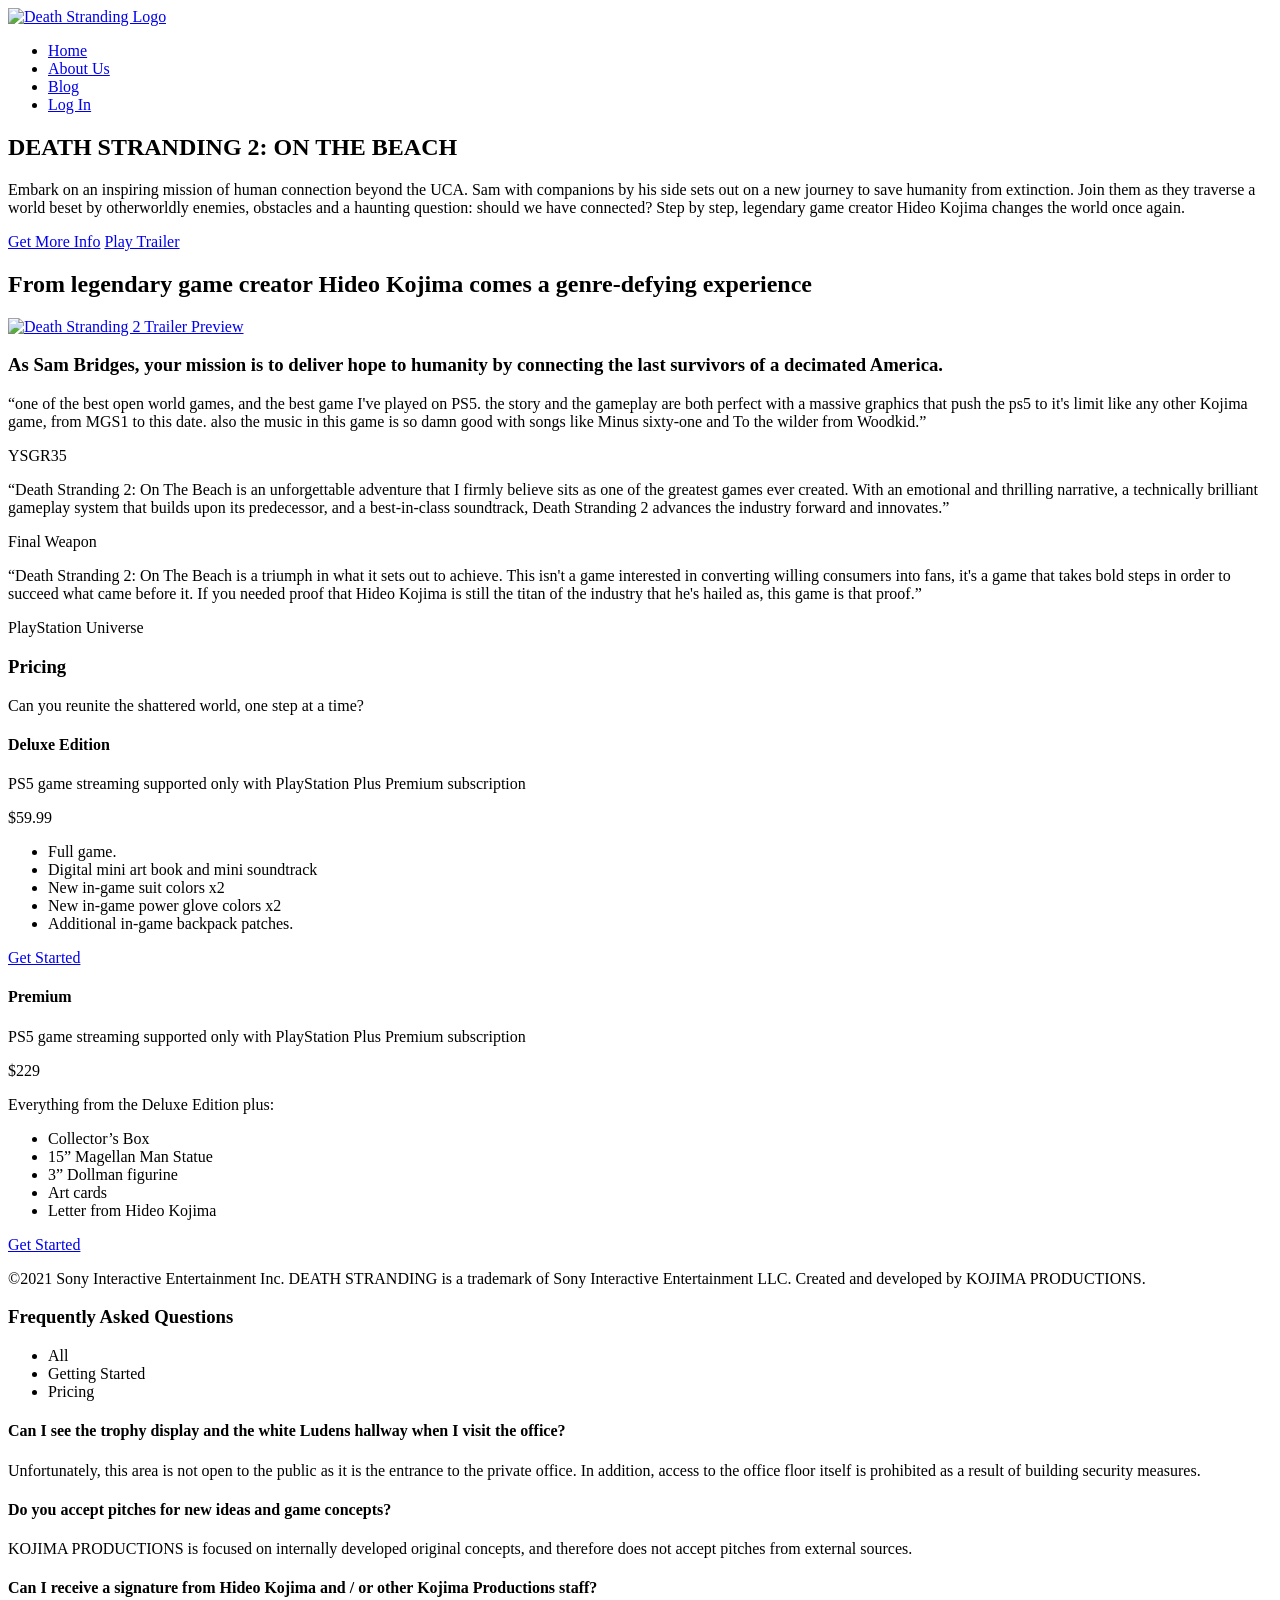
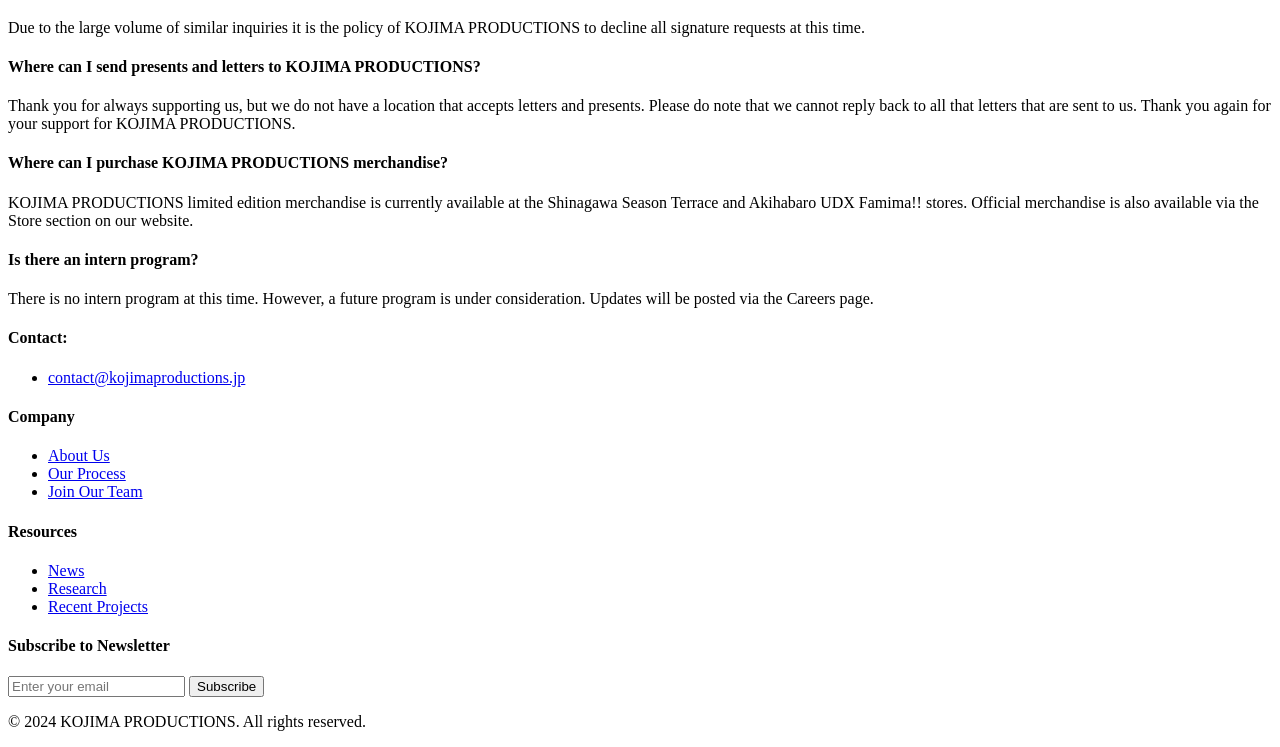
==== Index.html @ 11c64298 "delete spaces" ====
<!DOCTYPE html>
<html lang="en">
  <head>
    <meta charset="UTF-8" />
    <meta name="viewport" content="width=device-width, initial-scale=1.0" />
    <link
      rel="icon"
      href="/assets/logo/death-stranding-high-resolution-logo-grayscale-transparent.png"
    />
    <link
      rel="stylesheet"
      href="https://cdnjs.cloudflare.com/ajax/libs/font-awesome/7.0.1/css/all.min.css"
      integrity="sha512-2SwdPD6INVrV/lHTZbO2nodKhrnDdJK9/kg2XD1r9uGqPo1cUbujc+IYdlYdEErWNu69gVcYgdxlmVmzTWnetw=="
      crossorigin="anonymous"
      referrerpolicy="no-referrer"
    />
    <link rel="stylesheet" href="./css/style.css" />
    <title>DS</title>
  </head>
  <body>
    <!-- ! navabar  -->
    <nav class="navbar">
      <div class="navbar__container">
        <div class="navbar__container--logo">
          <a href="index.html">
            <img
              src="/assets/logo/red-death-stranding-high-resolution-logo-transparent.png"
              alt="Death Stranding Logo"
              class="logo-default"
              loading="lazy"
            />
          </a>
        </div>

        <div class="main-menu">
          <ul>
            <li>
              <a href="index.html">Home</a>
            </li>
            <li>
              <a href="#">About Us</a>
            </li>
            <li>
              <a href="#">Blog</a>
            </li>
            <li>
              <a class="btn" href="#"> <i class="fas fa-user"></i> Log In </a>
            </li>
          </ul>
        </div>
      </div>
    </nav>
    <!-- ! Hero  -->
    <section class="hero">
      <div class="hero__container">
        <div class="hero-content">
          <h1 class="hero-heading">DEATH STRANDING 2: ON THE BEACH</h1>
          <p class="hero-text">
            Embark on an inspiring mission of human connection beyond the UCA.
            Sam with companions by his side sets out on a new journey to save
            humanity from extinction. Join them as they traverse a world beset
            by otherworldly enemies, obstacles and a haunting question: should
            we have connected? Step by step, legendary game creator Hideo Kojima
            changes the world once again.
          </p>
          <div class="hero-buttons">
            <a href="#" class="hero-btn btn-primary">Get More Info</a>
            <a href="#" class="hero-btn"
              ><i class="fas fa-laptop"></i> Play Trailer
            </a>
          </div>
        </div>
      </div>
    </section>
    <!-- Video  -->
    <section class="video">
      <div class="video__container">
        <h2 class="video-heading">
          From legendary game creator Hideo Kojima comes a genre-defying
          experience
        </h2>
        <div class="video-content">
          <a href="#">
            <img
              src="/assets/images/Lea.jpg"
              alt="Death Stranding 2 Trailer Preview"
              class="video-preview"
              loading="lazy"
            />
          </a>
        </div>
      </div>
    </section>
    <!-- Testimonials  -->
    <section class="testimonials">
      <div class="testimonials__container">
        <h3 class="testimonials-heading">
          As Sam Bridges, your mission is to deliver hope to humanity by
          connecting the last survivors of a decimated America.
        </h3>
        <div class="testimonials-grid">
          <div class="testimonials__card">
            <p>
              “one of the best open world games, and the best game I've played
              on PS5. the story and the gameplay are both perfect with a massive
              graphics that push the ps5 to it's limit like any other Kojima
              game, from MGS1 to this date. also the music in this game is so
              damn good with songs like Minus sixty-one and To the wilder from
              Woodkid.”
            </p>

            <p>YSGR35</p>
          </div>

          <div class="testimonials__card">
            <p>
              “Death Stranding 2: On The Beach is an unforgettable adventure
              that I firmly believe sits as one of the greatest games ever
              created. With an emotional and thrilling narrative, a technically
              brilliant gameplay system that builds upon its predecessor, and a
              best-in-class soundtrack, Death Stranding 2 advances the industry
              forward and innovates.”
            </p>

            <p>Final Weapon</p>
          </div>

          <div class="testimonials__card">
            <p>
              “Death Stranding 2: On The Beach is a triumph in what it sets out
              to achieve. This isn't a game interested in converting willing
              consumers into fans, it's a game that takes bold steps in order to
              succeed what came before it. If you needed proof that Hideo Kojima
              is still the titan of the industry that he's hailed as, this game
              is that proof.”
            </p>

            <p>PlayStation Universe</p>
          </div>
        </div>
      </div>
    </section>
    <!-- Pricing -->
    <section class="pricing">
      <div class="pricing__container">
        <h3 class="pricing__container--header">Pricing</h3>
        <p class="pricing-subheading">
          Can you reunite the shattered world, one step at a time?
        </p>
        <div class="pricing-grid">
          <!-- Pricing Card 1 -->
          <div class="pricing-card">
            <div class="pricing-card-header">
              <h4 class="pricing-card-heading">Deluxe Edition</h4>
              <p class="pricing-card-subheading">
                PS5 game streaming supported only with PlayStation Plus Premium
                subscription
              </p>
              <p class="pricing-card-price">
                <span class="price">$59.99</span>
              </p>
            </div>
            <div class="pricing-card-body">
              <ul>
                <li><i class="fas fa-check"></i> Full game.</li>
                <li>
                  <i class="fas fa-check"></i>Digital mini art book and mini
                  soundtrack
                </li>
                <li><i class="fas fa-check"></i>New in-game suit colors x2</li>
                <li>
                  <i class="fas fa-check"></i>New in-game power glove colors x2
                </li>
                <li>
                  <i class="fas fa-check"></i>Additional in-game backpack
                  patches.
                </li>
              </ul>
              <a href="#" class="pricing-card__btn">Get Started</a>
            </div>
          </div>
          <!-- Pricing Card 2 -->
          <div class="pricing-card expensive">
            <div class="pricing-card-header">
              <h4 class="pricing-card-heading">Premium</h4>
              <p class="pricing-card-subheading">
                PS5 game streaming supported only with PlayStation Plus Premium
                subscription
              </p>
              <p class="pricing-card-price">
                <span class="price">$229</span>
              </p>
            </div>
            <div class="pricing-card-body">
              <p>Everything from the Deluxe Edition plus:</p>
              <ul>
                <li><i class="fas fa-check"></i>Collector’s Box</li>
                <li><i class="fas fa-check"></i>15” Magellan Man Statue</li>
                <li><i class="fas fa-check"></i>3” Dollman figurine</li>
                <li><i class="fas fa-check"></i>Art cards</li>
                <li><i class="fas fa-check"></i>Letter from Hideo Kojima</li>
              </ul>
              <a href="#" class="pricing-card__btn">Get Started</a>
            </div>
          </div>
        </div>
        <p class="pricing-footer">
          ©2021 Sony Interactive Entertainment Inc. DEATH STRANDING is a
          trademark of Sony Interactive Entertainment LLC. Created and developed
          by KOJIMA PRODUCTIONS.
        </p>
      </div>
    </section>
    <!-- FAQ -->
    <section class="faq">
      <div class="faq__container">
        <h3 class="faq__header--section">Frequently Asked Questions</h3>
        <ul class="faq-menu">
          <li class="active">All</li>
          <li>Getting Started</li>
          <li>Pricing</li>
        </ul>
        <div class="faq-content">
          <div class="faq-group">
            <div class="faq-group-header">
              <h4 class="faq-question">
                Can I see the trophy display and the white Ludens hallway when I
                visit the office?
              </h4>
              <i class="fas fa-minus"></i>
            </div>
            <div class="faq-group-body open">
              <p>
                Unfortunately, this area is not open to the public as it is the
                entrance to the private office. In addition, access to the
                office floor itself is prohibited as a result of building
                security measures.
              </p>
            </div>
          </div>

          <div class="faq-group">
            <div class="faq-group-header">
              <h4 class="faq-question">
                Do you accept pitches for new ideas and game concepts?
              </h4>
              <i class="fas fa-plus"></i>
            </div>
            <div class="faq-group-body">
              <p>
                KOJIMA PRODUCTIONS is focused on internally developed original
                concepts, and therefore does not accept pitches from external
                sources.
              </p>
            </div>
          </div>

          <div class="faq-group">
            <div class="faq-group-header">
              <h4 class="faq-question">
                Can I receive a signature from Hideo Kojima and / or other
                Kojima Productions staff?
              </h4>
              <i class="fas fa-plus"></i>
            </div>
            <div class="faq-group-body">
              <p>
                Due to the large volume of similar inquiries it is the policy of
                KOJIMA PRODUCTIONS to decline all signature requests at this
                time.
              </p>
            </div>
          </div>

          <div class="faq-group">
            <div class="faq-group-header">
              <h4 class="faq-question">
                Where can I send presents and letters to KOJIMA PRODUCTIONS?
              </h4>
              <i class="fas fa-plus"></i>
            </div>
            <div class="faq-group-body">
              <p>
                Thank you for always supporting us, but we do not have a
                location that accepts letters and presents. Please do note that
                we cannot reply back to all that letters that are sent to us.
                Thank you again for your support for KOJIMA PRODUCTIONS.
              </p>
            </div>
          </div>

          <div class="faq-group">
            <div class="faq-group-header">
              <h4 class="faq-question">
                Where can I purchase KOJIMA PRODUCTIONS merchandise?
              </h4>
              <i class="fas fa-plus"></i>
            </div>
            <div class="faq-group-body">
              <p>
                KOJIMA PRODUCTIONS limited edition merchandise is currently
                available at the Shinagawa Season Terrace and Akihabaro UDX
                Famima!! stores. Official merchandise is also available via the
                Store section on our website.
              </p>
            </div>
          </div>

          <div class="faq-group">
            <div class="faq-group-header">
              <h4 class="faq-question">Is there an intern program?</h4>
              <i class="fas fa-plus"></i>
            </div>
            <div class="faq-group-body">
              <p>
                There is no intern program at this time. However, a future
                program is under consideration. Updates will be posted via the
                Careers page.
              </p>
            </div>
          </div>
        </div>
      </div>
    </section>
    <!-- Footer -->
    <footer class="footer bg-black">
      <div class="footer__container">
        <div class="footer-grid">
          <div class="footer__contact">
            <a href="index.html">
              <!-- <img
                src="/assets/logo/death-stranding-high-resolution-logo-grayscale-transparent.png"
                alt="Death Stranding Logo"
                loading="lazy"
              /> -->
            </a>
            <div class="footer__contact">
              <h4>Contact:</h4>
              <ul>
                <li>
                  <a href="#">contact@kojimaproductions.jp</a>
                </li>
              </ul>
            </div>
          </div>
          <div>
            <h4>Company</h4>
            <ul>
              <li><a href="#">About Us</a></li>
              <li><a href="#">Our Process</a></li>
              <li><a href="#">Join Our Team</a></li>
            </ul>
          </div>
          <div>
            <h4>Resources</h4>
            <ul>
              <li><a href="#">News</a></li>
              <li><a href="#">Research</a></li>
              <li><a href="#">Recent Projects</a></li>
            </ul>
          </div>
          <div class="footer__card">
            <h4>Subscribe to Newsletter</h4>
            <form>
              <input type="email" id="email" placeholder="Enter your email" />
              <button type="submit" class="footer__btn">Subscribe</button>
            </form>
          </div>
        </div>
      </div>
      <div class="footer__copyright">
        <p>© 2024 KOJIMA PRODUCTIONS. All rights reserved.</p>
      </div>
    </footer>
  </body>
</html>
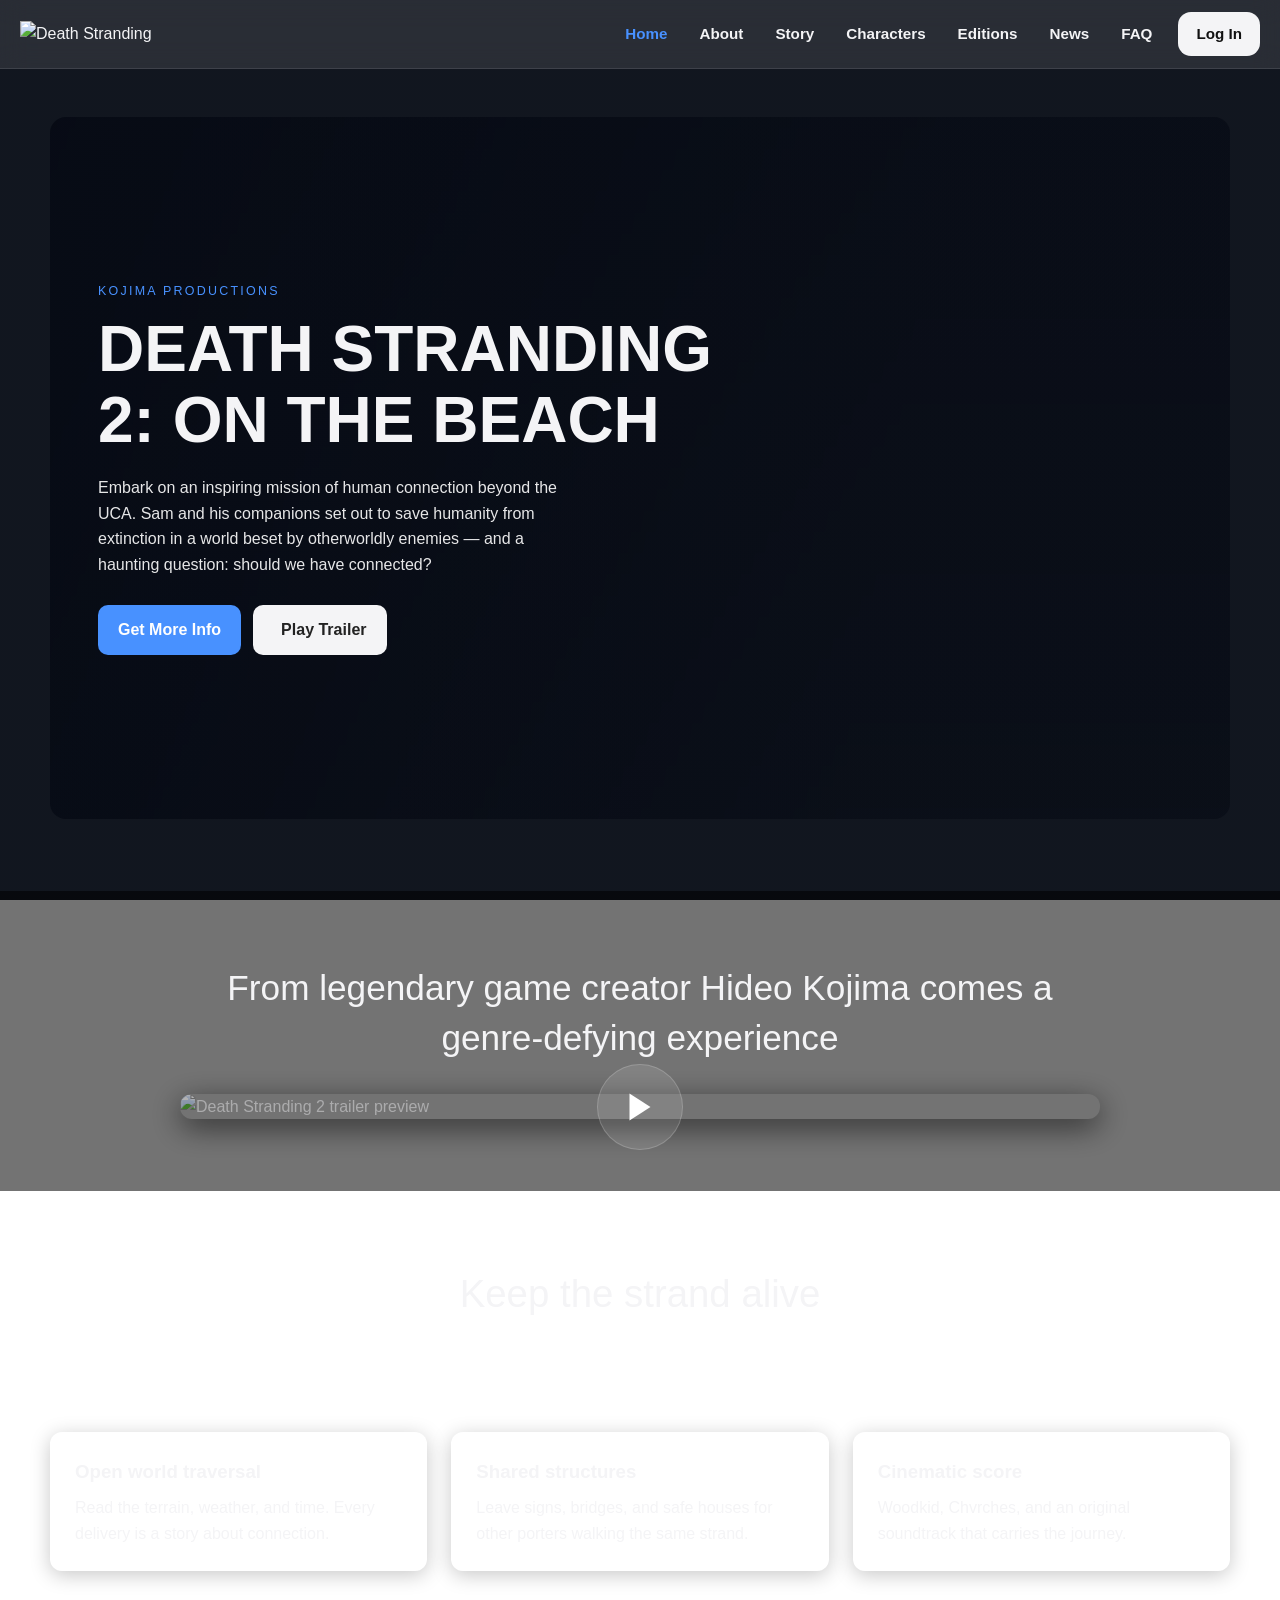
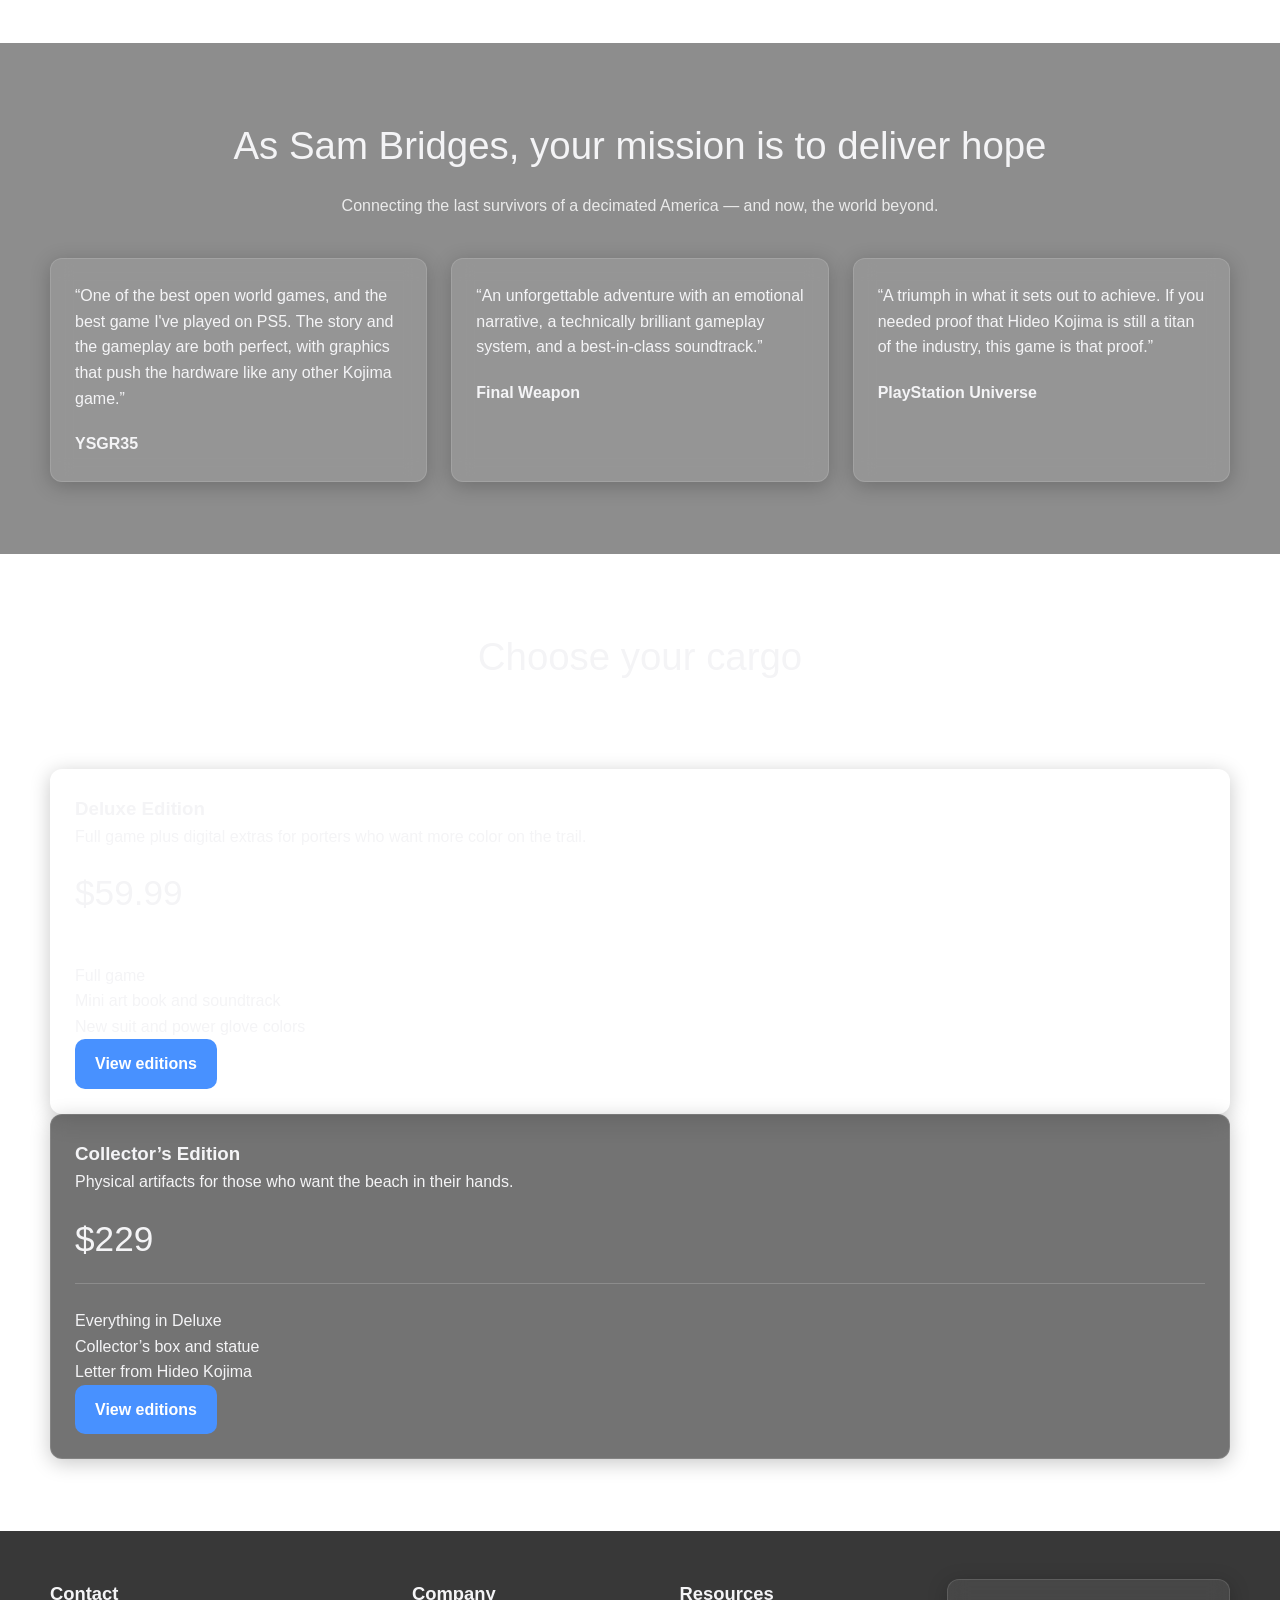
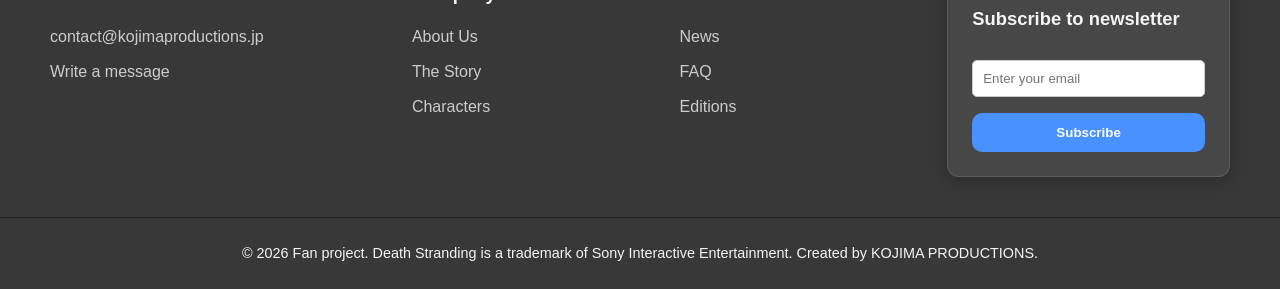
==== commit 257dd70d: "Turn the landing page into a multi-page responsive site. Co-authored-by: Cursor <cursoragent@cursor." ====
--- a/Index.html
+++ b/Index.html
@@ -3,374 +3,236 @@
   <head>
     <meta charset="UTF-8" />
     <meta name="viewport" content="width=device-width, initial-scale=1.0" />
+    <meta
+      name="description"
+      content="Fan site for Death Stranding 2: On the Beach. Explore the story, characters, editions, and news."
+    />
     <link
       rel="icon"
-      href="/assets/logo/death-stranding-high-resolution-logo-grayscale-transparent.png"
+      href="assets/logo/death-stranding-high-resolution-logo-grayscale-transparent.png"
     />
     <link
       rel="stylesheet"
       href="https://cdnjs.cloudflare.com/ajax/libs/font-awesome/7.0.1/css/all.min.css"
-      integrity="sha512-2SwdPD6INVrV/lHTZbO2nodKhrnDdJK9/kg2XD1r9uGqPo1cUbujc+IYdlYdEErWNu69gVcYgdxlmVmzTWnetw=="
       crossorigin="anonymous"
       referrerpolicy="no-referrer"
     />
     <link rel="stylesheet" href="./css/style.css" />
-    <title>DS</title>
+    <title>Death Stranding 2 | Home</title>
   </head>
   <body>
-    <!-- ! navabar  -->
+    <a class="skip-link" href="#main">Skip to content</a>
     <nav class="navbar">
       <div class="navbar__container">
-        <div class="navbar__container--logo">
-          <a href="index.html">
-            <img
-              src="/assets/logo/red-death-stranding-high-resolution-logo-transparent.png"
-              alt="Death Stranding Logo"
-              class="logo-default"
-              loading="lazy"
-            />
-          </a>
-        </div>
-
+        <a href="index.html" class="navbar__container--logo">
+          <img
+            src="assets/logo/red-death-stranding-high-resolution-logo-transparent.png"
+            alt="Death Stranding"
+          />
+        </a>
+        <button class="nav-toggle" type="button" aria-label="Open menu" aria-expanded="false">
+          <i class="fas fa-bars"></i>
+        </button>
         <div class="main-menu">
           <ul>
+            <li><a class="is-active" href="index.html">Home</a></li>
+            <li><a href="about.html">About</a></li>
+            <li><a href="story.html">Story</a></li>
+            <li><a href="characters.html">Characters</a></li>
+            <li><a href="editions.html">Editions</a></li>
+            <li><a href="news.html">News</a></li>
+            <li><a href="faq.html">FAQ</a></li>
             <li>
-              <a href="index.html">Home</a>
+              <a class="btn" href="login.html"><i class="fas fa-user"></i> Log In</a>
             </li>
-            <li>
-              <a href="#">About Us</a>
-            </li>
-            <li>
-              <a href="#">Blog</a>
-            </li>
-            <li>
-              <a class="btn" href="#"> <i class="fas fa-user"></i> Log In </a>
-            </li>
           </ul>
         </div>
       </div>
     </nav>
-    <!-- ! Hero  -->
-    <section class="hero">
-      <div class="hero__container">
-        <div class="hero-content">
-          <h1 class="hero-heading">DEATH STRANDING 2: ON THE BEACH</h1>
-          <p class="hero-text">
-            Embark on an inspiring mission of human connection beyond the UCA.
-            Sam with companions by his side sets out on a new journey to save
-            humanity from extinction. Join them as they traverse a world beset
-            by otherworldly enemies, obstacles and a haunting question: should
-            we have connected? Step by step, legendary game creator Hideo Kojima
-            changes the world once again.
+
+    <main id="main">
+      <section class="hero">
+        <div class="hero__container">
+          <div class="hero-content">
+            <p class="eyebrow">KOJIMA PRODUCTIONS</p>
+            <h1 class="hero-heading">DEATH STRANDING 2: ON THE BEACH</h1>
+            <p class="hero-text">
+              Embark on an inspiring mission of human connection beyond the UCA.
+              Sam and his companions set out to save humanity from extinction in
+              a world beset by otherworldly enemies — and a haunting question:
+              should we have connected?
+            </p>
+            <div class="hero-buttons">
+              <a href="about.html" class="hero-btn btn-primary">Get More Info</a>
+              <a href="#" class="hero-btn" data-open-trailer>
+                <i class="fas fa-play"></i> Play Trailer
+              </a>
+            </div>
+          </div>
+        </div>
+      </section>
+
+      <section class="section video">
+        <div class="video__container">
+          <h2 class="video-heading">
+            From legendary game creator Hideo Kojima comes a genre-defying experience
+          </h2>
+          <div class="video-content">
+            <a href="#" data-open-trailer>
+              <img
+                src="assets/images/Lea.jpg"
+                alt="Death Stranding 2 trailer preview"
+                class="video-preview"
+              />
+            </a>
+          </div>
+        </div>
+      </section>
+
+      <section class="section">
+        <div class="container">
+          <h2 class="section-heading">Keep the strand alive</h2>
+          <p class="section-copy">
+            Deliver hope across a shattered landscape. Build roads, share cargo,
+            and reconnect isolated cities — one step at a time.
           </p>
-          <div class="hero-buttons">
-            <a href="#" class="hero-btn btn-primary">Get More Info</a>
-            <a href="#" class="hero-btn"
-              ><i class="fas fa-laptop"></i> Play Trailer
-            </a>
-          </div>
-        </div>
-      </div>
-    </section>
-    <!-- Video  -->
-    <section class="video">
-      <div class="video__container">
-        <h2 class="video-heading">
-          From legendary game creator Hideo Kojima comes a genre-defying
-          experience
-        </h2>
-        <div class="video-content">
-          <a href="#">
-            <img
-              src="/assets/images/Lea.jpg"
-              alt="Death Stranding 2 Trailer Preview"
-              class="video-preview"
-              loading="lazy"
-            />
-          </a>
-        </div>
-      </div>
-    </section>
-    <!-- Testimonials  -->
-    <section class="testimonials">
-      <div class="testimonials__container">
-        <h3 class="testimonials-heading">
-          As Sam Bridges, your mission is to deliver hope to humanity by
-          connecting the last survivors of a decimated America.
-        </h3>
-        <div class="testimonials-grid">
-          <div class="testimonials__card">
-            <p>
-              “one of the best open world games, and the best game I've played
-              on PS5. the story and the gameplay are both perfect with a massive
-              graphics that push the ps5 to it's limit like any other Kojima
-              game, from MGS1 to this date. also the music in this game is so
-              damn good with songs like Minus sixty-one and To the wilder from
-              Woodkid.”
-            </p>
-
-            <p>YSGR35</p>
-          </div>
-
-          <div class="testimonials__card">
-            <p>
-              “Death Stranding 2: On The Beach is an unforgettable adventure
-              that I firmly believe sits as one of the greatest games ever
-              created. With an emotional and thrilling narrative, a technically
-              brilliant gameplay system that builds upon its predecessor, and a
-              best-in-class soundtrack, Death Stranding 2 advances the industry
-              forward and innovates.”
-            </p>
-
-            <p>Final Weapon</p>
-          </div>
-
-          <div class="testimonials__card">
-            <p>
-              “Death Stranding 2: On The Beach is a triumph in what it sets out
-              to achieve. This isn't a game interested in converting willing
-              consumers into fans, it's a game that takes bold steps in order to
-              succeed what came before it. If you needed proof that Hideo Kojima
-              is still the titan of the industry that he's hailed as, this game
-              is that proof.”
-            </p>
-
-            <p>PlayStation Universe</p>
-          </div>
-        </div>
-      </div>
-    </section>
-    <!-- Pricing -->
-    <section class="pricing">
-      <div class="pricing__container">
-        <h3 class="pricing__container--header">Pricing</h3>
-        <p class="pricing-subheading">
-          Can you reunite the shattered world, one step at a time?
+          <div class="feature-grid">
+            <article class="card feature-card">
+              <i class="fas fa-route"></i>
+              <h3>Open world traversal</h3>
+              <p>Read the terrain, weather, and time. Every delivery is a story about connection.</p>
+            </article>
+            <article class="card feature-card">
+              <i class="fas fa-users"></i>
+              <h3>Shared structures</h3>
+              <p>Leave signs, bridges, and safe houses for other porters walking the same strand.</p>
+            </article>
+            <article class="card feature-card">
+              <i class="fas fa-music"></i>
+              <h3>Cinematic score</h3>
+              <p>Woodkid, Chvrches, and an original soundtrack that carries the journey.</p>
+            </article>
+          </div>
+        </div>
+      </section>
+
+      <section class="section testimonials">
+        <div class="container">
+          <h2 class="section-heading">
+            As Sam Bridges, your mission is to deliver hope
+          </h2>
+          <p class="section-copy">
+            Connecting the last survivors of a decimated America — and now, the world beyond.
+          </p>
+          <div class="testimonials-grid">
+            <article class="testimonials__card">
+              <p>
+                “One of the best open world games, and the best game I've played
+                on PS5. The story and the gameplay are both perfect, with
+                graphics that push the hardware like any other Kojima game.”
+              </p>
+              <p>YSGR35</p>
+            </article>
+            <article class="testimonials__card">
+              <p>
+                “An unforgettable adventure with an emotional narrative, a
+                technically brilliant gameplay system, and a best-in-class soundtrack.”
+              </p>
+              <p>Final Weapon</p>
+            </article>
+            <article class="testimonials__card">
+              <p>
+                “A triumph in what it sets out to achieve. If you needed proof
+                that Hideo Kojima is still a titan of the industry, this game is that proof.”
+              </p>
+              <p>PlayStation Universe</p>
+            </article>
+          </div>
+        </div>
+      </section>
+
+      <section class="section">
+        <div class="container">
+          <h2 class="section-heading">Choose your cargo</h2>
+          <p class="section-copy">Can you reunite the shattered world, one step at a time?</p>
+          <div class="pricing-grid">
+            <article class="pricing-card">
+              <h3 class="pricing-card-heading">Deluxe Edition</h3>
+              <p>Full game plus digital extras for porters who want more color on the trail.</p>
+              <p class="pricing-card-price"><span class="price">$59.99</span></p>
+              <ul>
+                <li><i class="fas fa-check"></i> Full game</li>
+                <li><i class="fas fa-check"></i> Mini art book and soundtrack</li>
+                <li><i class="fas fa-check"></i> New suit and power glove colors</li>
+              </ul>
+              <a href="editions.html" class="pricing-card__btn">View editions</a>
+            </article>
+            <article class="pricing-card expensive">
+              <h3 class="pricing-card-heading">Collector’s Edition</h3>
+              <p>Physical artifacts for those who want the beach in their hands.</p>
+              <p class="pricing-card-price"><span class="price">$229</span></p>
+              <ul>
+                <li><i class="fas fa-check"></i> Everything in Deluxe</li>
+                <li><i class="fas fa-check"></i> Collector’s box and statue</li>
+                <li><i class="fas fa-check"></i> Letter from Hideo Kojima</li>
+              </ul>
+              <a href="editions.html" class="pricing-card__btn">View editions</a>
+            </article>
+          </div>
+        </div>
+      </section>
+    </main>
+
+    <footer class="footer">
+      <div class="container footer-grid">
+        <div>
+          <h4>Contact</h4>
+          <ul>
+            <li><a href="mailto:contact@kojimaproductions.jp">contact@kojimaproductions.jp</a></li>
+            <li><a href="contact.html">Write a message</a></li>
+          </ul>
+        </div>
+        <div>
+          <h4>Company</h4>
+          <ul>
+            <li><a href="about.html">About Us</a></li>
+            <li><a href="story.html">The Story</a></li>
+            <li><a href="characters.html">Characters</a></li>
+          </ul>
+        </div>
+        <div>
+          <h4>Resources</h4>
+          <ul>
+            <li><a href="news.html">News</a></li>
+            <li><a href="faq.html">FAQ</a></li>
+            <li><a href="editions.html">Editions</a></li>
+          </ul>
+        </div>
+        <div class="form-card" style="margin: 0; width: auto">
+          <h4>Subscribe to newsletter</h4>
+          <form data-form data-success="You are on the strand. Welcome aboard.">
+            <input type="email" name="email" placeholder="Enter your email" required />
+            <button type="submit" class="footer__btn">Subscribe</button>
+          </form>
+        </div>
+      </div>
+      <div class="footer__copyright">
+        <p>
+          © <span id="year"></span> Fan project. Death Stranding is a trademark of
+          Sony Interactive Entertainment. Created by KOJIMA PRODUCTIONS.
         </p>
-        <div class="pricing-grid">
-          <!-- Pricing Card 1 -->
-          <div class="pricing-card">
-            <div class="pricing-card-header">
-              <h4 class="pricing-card-heading">Deluxe Edition</h4>
-              <p class="pricing-card-subheading">
-                PS5 game streaming supported only with PlayStation Plus Premium
-                subscription
-              </p>
-              <p class="pricing-card-price">
-                <span class="price">$59.99</span>
-              </p>
-            </div>
-            <div class="pricing-card-body">
-              <ul>
-                <li><i class="fas fa-check"></i> Full game.</li>
-                <li>
-                  <i class="fas fa-check"></i>Digital mini art book and mini
-                  soundtrack
-                </li>
-                <li><i class="fas fa-check"></i>New in-game suit colors x2</li>
-                <li>
-                  <i class="fas fa-check"></i>New in-game power glove colors x2
-                </li>
-                <li>
-                  <i class="fas fa-check"></i>Additional in-game backpack
-                  patches.
-                </li>
-              </ul>
-              <a href="#" class="pricing-card__btn">Get Started</a>
-            </div>
-          </div>
-          <!-- Pricing Card 2 -->
-          <div class="pricing-card expensive">
-            <div class="pricing-card-header">
-              <h4 class="pricing-card-heading">Premium</h4>
-              <p class="pricing-card-subheading">
-                PS5 game streaming supported only with PlayStation Plus Premium
-                subscription
-              </p>
-              <p class="pricing-card-price">
-                <span class="price">$229</span>
-              </p>
-            </div>
-            <div class="pricing-card-body">
-              <p>Everything from the Deluxe Edition plus:</p>
-              <ul>
-                <li><i class="fas fa-check"></i>Collector’s Box</li>
-                <li><i class="fas fa-check"></i>15” Magellan Man Statue</li>
-                <li><i class="fas fa-check"></i>3” Dollman figurine</li>
-                <li><i class="fas fa-check"></i>Art cards</li>
-                <li><i class="fas fa-check"></i>Letter from Hideo Kojima</li>
-              </ul>
-              <a href="#" class="pricing-card__btn">Get Started</a>
-            </div>
-          </div>
-        </div>
-        <p class="pricing-footer">
-          ©2021 Sony Interactive Entertainment Inc. DEATH STRANDING is a
-          trademark of Sony Interactive Entertainment LLC. Created and developed
-          by KOJIMA PRODUCTIONS.
-        </p>
-      </div>
-    </section>
-    <!-- FAQ -->
-    <section class="faq">
-      <div class="faq__container">
-        <h3 class="faq__header--section">Frequently Asked Questions</h3>
-        <ul class="faq-menu">
-          <li class="active">All</li>
-          <li>Getting Started</li>
-          <li>Pricing</li>
-        </ul>
-        <div class="faq-content">
-          <div class="faq-group">
-            <div class="faq-group-header">
-              <h4 class="faq-question">
-                Can I see the trophy display and the white Ludens hallway when I
-                visit the office?
-              </h4>
-              <i class="fas fa-minus"></i>
-            </div>
-            <div class="faq-group-body open">
-              <p>
-                Unfortunately, this area is not open to the public as it is the
-                entrance to the private office. In addition, access to the
-                office floor itself is prohibited as a result of building
-                security measures.
-              </p>
-            </div>
-          </div>
-
-          <div class="faq-group">
-            <div class="faq-group-header">
-              <h4 class="faq-question">
-                Do you accept pitches for new ideas and game concepts?
-              </h4>
-              <i class="fas fa-plus"></i>
-            </div>
-            <div class="faq-group-body">
-              <p>
-                KOJIMA PRODUCTIONS is focused on internally developed original
-                concepts, and therefore does not accept pitches from external
-                sources.
-              </p>
-            </div>
-          </div>
-
-          <div class="faq-group">
-            <div class="faq-group-header">
-              <h4 class="faq-question">
-                Can I receive a signature from Hideo Kojima and / or other
-                Kojima Productions staff?
-              </h4>
-              <i class="fas fa-plus"></i>
-            </div>
-            <div class="faq-group-body">
-              <p>
-                Due to the large volume of similar inquiries it is the policy of
-                KOJIMA PRODUCTIONS to decline all signature requests at this
-                time.
-              </p>
-            </div>
-          </div>
-
-          <div class="faq-group">
-            <div class="faq-group-header">
-              <h4 class="faq-question">
-                Where can I send presents and letters to KOJIMA PRODUCTIONS?
-              </h4>
-              <i class="fas fa-plus"></i>
-            </div>
-            <div class="faq-group-body">
-              <p>
-                Thank you for always supporting us, but we do not have a
-                location that accepts letters and presents. Please do note that
-                we cannot reply back to all that letters that are sent to us.
-                Thank you again for your support for KOJIMA PRODUCTIONS.
-              </p>
-            </div>
-          </div>
-
-          <div class="faq-group">
-            <div class="faq-group-header">
-              <h4 class="faq-question">
-                Where can I purchase KOJIMA PRODUCTIONS merchandise?
-              </h4>
-              <i class="fas fa-plus"></i>
-            </div>
-            <div class="faq-group-body">
-              <p>
-                KOJIMA PRODUCTIONS limited edition merchandise is currently
-                available at the Shinagawa Season Terrace and Akihabaro UDX
-                Famima!! stores. Official merchandise is also available via the
-                Store section on our website.
-              </p>
-            </div>
-          </div>
-
-          <div class="faq-group">
-            <div class="faq-group-header">
-              <h4 class="faq-question">Is there an intern program?</h4>
-              <i class="fas fa-plus"></i>
-            </div>
-            <div class="faq-group-body">
-              <p>
-                There is no intern program at this time. However, a future
-                program is under consideration. Updates will be posted via the
-                Careers page.
-              </p>
-            </div>
-          </div>
-        </div>
-      </div>
-    </section>
-    <!-- Footer -->
-    <footer class="footer bg-black">
-      <div class="footer__container">
-        <div class="footer-grid">
-          <div class="footer__contact">
-            <a href="index.html">
-              <!-- <img
-                src="/assets/logo/death-stranding-high-resolution-logo-grayscale-transparent.png"
-                alt="Death Stranding Logo"
-                loading="lazy"
-              /> -->
-            </a>
-            <div class="footer__contact">
-              <h4>Contact:</h4>
-              <ul>
-                <li>
-                  <a href="#">contact@kojimaproductions.jp</a>
-                </li>
-              </ul>
-            </div>
-          </div>
-          <div>
-            <h4>Company</h4>
-            <ul>
-              <li><a href="#">About Us</a></li>
-              <li><a href="#">Our Process</a></li>
-              <li><a href="#">Join Our Team</a></li>
-            </ul>
-          </div>
-          <div>
-            <h4>Resources</h4>
-            <ul>
-              <li><a href="#">News</a></li>
-              <li><a href="#">Research</a></li>
-              <li><a href="#">Recent Projects</a></li>
-            </ul>
-          </div>
-          <div class="footer__card">
-            <h4>Subscribe to Newsletter</h4>
-            <form>
-              <input type="email" id="email" placeholder="Enter your email" />
-              <button type="submit" class="footer__btn">Subscribe</button>
-            </form>
-          </div>
-        </div>
-      </div>
-      <div class="footer__copyright">
-        <p>© 2024 KOJIMA PRODUCTIONS. All rights reserved.</p>
       </div>
     </footer>
+
+    <div class="trailer-modal" aria-hidden="true">
+      <div class="trailer-modal__dialog">
+        <button class="modal-close" type="button" data-close-trailer aria-label="Close trailer">
+          <i class="fas fa-xmark"></i>
+        </button>
+        <iframe title="Death Stranding 2 trailer" allow="autoplay; encrypted-media" allowfullscreen></iframe>
+      </div>
+    </div>
+    <div class="toast" id="toast" role="status"></div>
+    <script src="./js/main.js"></script>
   </body>
 </html>
--- a/css/style.css
+++ b/css/style.css
@@ -0,0 +1,946 @@
+@font-face {
+  font-family: Lato-regular;
+  src: url("../assets/fonts/Lato-Regular.ttf") format("truetype");
+  font-display: swap;
+}
+
+@font-face {
+  font-family: Lato-light;
+  src: url("../assets/fonts/Lato-Light.ttf") format("truetype");
+  font-display: swap;
+}
+
+* {
+  margin: 0;
+  padding: 0;
+  box-sizing: border-box;
+}
+
+:root {
+  --primary-color: #4891ff;
+  --accent-red: #ff4d4d;
+  --light-color: #f4f4f6;
+  --dark-color: #111;
+  --glass: rgba(255, 255, 255, 0.08);
+  --glass-border: rgba(255, 255, 255, 0.12);
+  --max-width: 1180px;
+}
+
+html {
+  scroll-behavior: smooth;
+}
+
+body {
+  font-family: Lato-regular, "Segoe UI", sans-serif;
+  font-size: 16px;
+  line-height: 1.6;
+  overflow-x: hidden;
+  background-image: linear-gradient(rgba(6, 10, 20, 0.72), rgba(6, 10, 20, 0.72)),
+    url("../assets/images/death-stranding-main-poster.jpg");
+  background-repeat: no-repeat;
+  background-size: cover;
+  background-position: center;
+  background-attachment: fixed;
+  color: var(--light-color);
+  min-height: 100vh;
+}
+
+body::before {
+  content: "";
+  position: fixed;
+  inset: 0;
+  background: rgba(6, 10, 20, 0.82);
+  pointer-events: none;
+  z-index: 0;
+}
+
+body.nav-open,
+body.modal-open {
+  overflow: hidden;
+}
+
+.skip-link {
+  position: absolute;
+  left: 16px;
+  top: -48px;
+  z-index: 2000;
+  background: var(--primary-color);
+  color: #fff;
+  padding: 8px 14px;
+  border-radius: 8px;
+}
+
+.skip-link:focus {
+  top: 16px;
+}
+
+img {
+  max-width: 100%;
+  height: auto;
+  display: block;
+}
+
+a {
+  text-decoration: none;
+  color: var(--light-color);
+}
+
+ul {
+  list-style: none;
+}
+
+button,
+input,
+textarea,
+select {
+  font-family: inherit;
+}
+
+.container {
+  width: min(var(--max-width), calc(100% - 32px));
+  margin: 0 auto;
+  position: relative;
+  z-index: 2;
+}
+
+.section {
+  position: relative;
+  z-index: 2;
+  padding: 72px 0;
+}
+
+.section-heading {
+  font-size: clamp(1.6rem, 3vw, 2.4rem);
+  font-weight: 500;
+  text-align: center;
+  margin-bottom: 16px;
+}
+
+.section-copy {
+  max-width: 720px;
+  margin: 0 auto 40px;
+  text-align: center;
+  color: rgba(255, 255, 255, 0.82);
+  font-family: Lato-light, sans-serif;
+}
+
+.btn,
+.hero-btn,
+.pricing-card__btn,
+.footer__btn {
+  display: inline-flex;
+  align-items: center;
+  justify-content: center;
+  gap: 8px;
+  padding: 12px 20px;
+  border: none;
+  border-radius: 10px;
+  font-weight: 600;
+  cursor: pointer;
+  text-align: center;
+  transition: opacity 0.3s ease, transform 0.3s ease;
+}
+
+.btn:hover,
+.hero-btn:hover,
+.pricing-card__btn:hover,
+.footer__btn:hover {
+  opacity: 0.86;
+  transform: translateY(-1px);
+}
+
+.btn-primary,
+.hero-btn.btn-primary,
+.pricing-card__btn,
+.footer__btn {
+  background: var(--primary-color);
+  color: #fff;
+}
+
+.btn-ghost,
+.hero-btn {
+  background: var(--light-color);
+  color: #222;
+}
+
+.navbar {
+  background: rgba(255, 255, 255, 0.1);
+  padding: 12px 0;
+  position: sticky;
+  top: 0;
+  backdrop-filter: blur(14px);
+  -webkit-backdrop-filter: blur(14px);
+  z-index: 1002;
+  border-bottom: 1px solid rgba(255, 255, 255, 0.1);
+}
+
+.navbar.is-scrolled {
+  background: rgba(8, 12, 24, 0.88);
+}
+
+.navbar__container {
+  width: min(1240px, calc(100% - 28px));
+  margin: 0 auto;
+  display: flex;
+  justify-content: space-between;
+  align-items: center;
+  gap: 16px;
+  position: relative;
+  z-index: 1003;
+}
+
+.navbar__container--logo img {
+  width: 132px;
+  height: auto;
+}
+
+.nav-toggle {
+  display: none;
+  width: 44px;
+  height: 44px;
+  border: 1px solid var(--glass-border);
+  border-radius: 10px;
+  background: var(--glass);
+  color: #fff;
+  cursor: pointer;
+}
+
+.main-menu ul {
+  display: flex;
+  align-items: center;
+  gap: 4px;
+}
+
+.navbar ul li a {
+  padding: 10px 14px;
+  display: block;
+  font-weight: 600;
+  font-size: 0.95rem;
+  transition: color 0.3s ease;
+}
+
+.navbar ul li a:hover,
+.navbar ul li a.is-active {
+  color: var(--primary-color);
+}
+
+.navbar ul li a.btn {
+  margin-left: 8px;
+  background: var(--light-color);
+  color: var(--dark-color);
+  border-radius: 13px;
+  padding: 10px 18px;
+}
+
+.navbar ul li a.btn:hover {
+  color: var(--primary-color);
+}
+
+.hero {
+  position: relative;
+  z-index: 2;
+  padding: 48px 0 72px;
+}
+
+.hero__container {
+  width: min(1180px, calc(100% - 32px));
+  margin: 0 auto;
+  min-height: min(78vh, 760px);
+  display: flex;
+  align-items: center;
+  padding: 48px;
+  background-image: linear-gradient(rgba(6, 10, 20, 0.55), rgba(6, 10, 20, 0.42)),
+    url("../assets/images/death-stranding-solo-baby.jpg");
+  background-repeat: no-repeat;
+  background-size: cover;
+  background-position: center right;
+  border-radius: 16px;
+  overflow: hidden;
+  position: relative;
+}
+
+.hero__container::before {
+  content: "";
+  position: absolute;
+  inset: 0;
+  background: linear-gradient(
+    100deg,
+    rgba(6, 10, 20, 0.72) 0%,
+    rgba(6, 10, 20, 0.28) 70%
+  );
+}
+
+.hero-content {
+  width: min(640px, 100%);
+  position: relative;
+  z-index: 2;
+}
+
+.eyebrow {
+  letter-spacing: 0.18em;
+  text-transform: uppercase;
+  font-size: 0.78rem;
+  color: var(--primary-color);
+  margin-bottom: 12px;
+}
+
+.hero-heading,
+.page-hero h1 {
+  font-size: clamp(2rem, 5vw, 4rem);
+  line-height: 1.12;
+  font-weight: 600;
+  margin-bottom: 18px;
+}
+
+.hero-text {
+  max-width: 52ch;
+  margin-bottom: 28px;
+  color: rgba(255, 255, 255, 0.9);
+  font-family: Lato-light, sans-serif;
+}
+
+.hero-buttons {
+  display: flex;
+  flex-wrap: wrap;
+  gap: 12px;
+}
+
+.page-hero {
+  position: relative;
+  z-index: 2;
+  padding: 56px 0 24px;
+}
+
+.page-hero__inner {
+  width: min(1180px, calc(100% - 32px));
+  margin: 0 auto;
+  padding: 48px 40px;
+  border-radius: 16px;
+  background: linear-gradient(rgba(6, 10, 20, 0.55), rgba(6, 10, 20, 0.55)),
+    url("../assets/images/death-stranding-Lea.jpg") center / cover no-repeat;
+}
+
+.page-hero.page-hero--poster .page-hero__inner {
+  background-image: linear-gradient(rgba(6, 10, 20, 0.6), rgba(6, 10, 20, 0.6)),
+    url("../assets/images/death-stranding-main-poster.jpg");
+}
+
+.page-hero.page-hero--lea .page-hero__inner {
+  background-image: linear-gradient(rgba(6, 10, 20, 0.58), rgba(6, 10, 20, 0.58)),
+    url("../assets/images/Lea.jpg");
+}
+
+.page-hero p {
+  max-width: 62ch;
+  color: rgba(255, 255, 255, 0.88);
+}
+
+.video {
+  background: rgba(0, 0, 0, 0.55);
+}
+
+.video__container {
+  width: min(920px, calc(100% - 32px));
+  margin: 0 auto;
+}
+
+.video-heading {
+  font-size: clamp(1.4rem, 3vw, 2.2rem);
+  line-height: 1.4;
+  font-weight: 400;
+  margin-bottom: 32px;
+  text-align: center;
+}
+
+.video-content a {
+  position: relative;
+  display: block;
+}
+
+.video-preview {
+  width: 100%;
+  border-radius: 12px;
+  box-shadow: 0 8px 30px rgba(0, 0, 0, 0.6);
+  filter: brightness(0.7);
+  transition: transform 0.3s ease, filter 0.3s ease;
+}
+
+.video-content a::before,
+.video-content a::after {
+  content: "";
+  position: absolute;
+  left: 50%;
+  top: 50%;
+  transform: translate(-50%, -50%);
+  pointer-events: none;
+}
+
+.video-content a::before {
+  width: 84px;
+  height: 84px;
+  border-radius: 50%;
+  background: rgba(255, 255, 255, 0.1);
+  border: 1px solid rgba(255, 255, 255, 0.18);
+  z-index: 3;
+}
+
+.video-content a::after {
+  width: 36px;
+  height: 36px;
+  background-image: url("data:image/svg+xml;utf8,<svg xmlns='http://www.w3.org/2000/svg' viewBox='0 0 24 24'><polygon points='5,3 19,12 5,21' fill='%23ffffff'/></svg>");
+  background-repeat: no-repeat;
+  background-size: contain;
+  z-index: 4;
+}
+
+.video-content a:hover .video-preview {
+  transform: scale(1.02);
+  filter: brightness(0.9);
+}
+
+.testimonials {
+  background: rgba(17, 17, 17, 0.48);
+}
+
+.testimonials-grid,
+.feature-grid,
+.character-grid,
+.news-grid,
+.editions-grid,
+.stat-grid {
+  display: grid;
+  gap: 24px;
+}
+
+.testimonials-grid {
+  grid-template-columns: repeat(3, 1fr);
+}
+
+.card,
+.testimonials__card,
+.pricing-card,
+.character-card,
+.news-card,
+.stat-card,
+.form-card {
+  background: var(--glass);
+  backdrop-filter: blur(10px);
+  border: 1px solid var(--glass-border);
+  border-radius: 12px;
+  box-shadow: 0 4px 20px rgba(0, 0, 0, 0.22);
+  padding: 24px;
+}
+
+.testimonials__card:hover,
+.pricing-card:hover,
+.character-card:hover,
+.news-card:hover {
+  transform: translateY(-5px);
+  transition: transform 0.3s ease;
+}
+
+.testimonials__card p:last-child {
+  margin-top: 20px;
+  font-weight: 700;
+}
+
+.feature-grid {
+  grid-template-columns: repeat(3, 1fr);
+}
+
+.feature-card i {
+  color: var(--primary-color);
+  font-size: 1.4rem;
+  margin-bottom: 12px;
+}
+
+.feature-card h3 {
+  margin-bottom: 8px;
+}
+
+.stat-grid {
+  grid-template-columns: repeat(4, 1fr);
+  margin-top: 8px;
+}
+
+.stat-card {
+  text-align: center;
+}
+
+.stat-card strong {
+  display: block;
+  font-size: 1.8rem;
+  color: var(--primary-color);
+}
+
+.character-grid {
+  grid-template-columns: repeat(3, 1fr);
+}
+
+.character-card {
+  padding: 0;
+  overflow: hidden;
+}
+
+.character-card img {
+  width: 100%;
+  height: 280px;
+  object-fit: cover;
+}
+
+.character-card .card-body {
+  padding: 20px;
+}
+
+.character-card h3 {
+  margin-bottom: 6px;
+}
+
+.character-card span {
+  color: var(--primary-color);
+  font-size: 0.85rem;
+  letter-spacing: 0.08em;
+  text-transform: uppercase;
+}
+
+.pricing {
+  padding-bottom: 80px;
+}
+
+.pricing-grid,
+.editions-grid {
+  grid-template-columns: repeat(2, 1fr);
+}
+
+.pricing-card-price {
+  margin: 16px 0 24px;
+  padding-bottom: 16px;
+  border-bottom: 1px solid rgba(255, 255, 255, 0.18);
+}
+
+.price {
+  font-size: 2.2rem;
+}
+
+.pricing ul,
+.editions-grid ul {
+  margin: 20px 0 28px;
+}
+
+.pricing ul li,
+.editions-grid ul li {
+  margin-bottom: 12px;
+}
+
+.pricing ul li i,
+.editions-grid ul li i {
+  margin-right: 8px;
+  color: var(--primary-color);
+}
+
+.expensive {
+  background: rgba(0, 0, 0, 0.55);
+}
+
+.pricing-footer,
+.legal-note {
+  margin-top: 28px;
+  opacity: 0.55;
+  font-size: 0.9rem;
+}
+
+.faq {
+  background: rgba(0, 0, 0, 0.55);
+}
+
+.faq-menu {
+  max-width: 460px;
+  margin: 0 auto 28px;
+  display: flex;
+  justify-content: space-between;
+  gap: 8px;
+  background: var(--dark-color);
+  padding: 8px;
+  border-radius: 10px;
+}
+
+.faq-menu li,
+.faq-menu button {
+  flex: 1;
+  padding: 10px 12px;
+  border: 0;
+  border-radius: 8px;
+  background: transparent;
+  color: #fff;
+  font-weight: 600;
+  cursor: pointer;
+}
+
+.faq-menu li.active,
+.faq-menu button.active {
+  background: var(--primary-color);
+}
+
+.faq-group {
+  border-bottom: 1px solid rgba(255, 255, 255, 0.2);
+}
+
+.faq-group-header {
+  width: 100%;
+  padding: 20px 0;
+  display: flex;
+  justify-content: space-between;
+  align-items: center;
+  gap: 16px;
+  background: none;
+  border: 0;
+  color: inherit;
+  text-align: left;
+  cursor: pointer;
+}
+
+.faq-group-header h4 {
+  font-size: 1.05rem;
+}
+
+.faq-group-body {
+  display: none;
+  padding-bottom: 18px;
+  color: rgba(255, 255, 255, 0.82);
+}
+
+.faq-group-body.open,
+.faq-group.is-open .faq-group-body {
+  display: block;
+}
+
+.news-grid {
+  grid-template-columns: repeat(3, 1fr);
+}
+
+.news-card {
+  padding: 0;
+  overflow: hidden;
+  display: flex;
+  flex-direction: column;
+}
+
+.news-card img {
+  width: 100%;
+  height: 190px;
+  object-fit: cover;
+}
+
+.news-card .card-body {
+  padding: 20px;
+  display: flex;
+  flex-direction: column;
+  gap: 10px;
+  flex: 1;
+}
+
+.news-card time {
+  font-size: 0.82rem;
+  color: var(--primary-color);
+}
+
+.news-card .read-more {
+  margin-top: auto;
+  color: var(--primary-color);
+  font-weight: 700;
+}
+
+.article {
+  width: min(760px, calc(100% - 32px));
+  margin: 0 auto 80px;
+  position: relative;
+  z-index: 2;
+}
+
+.article img {
+  width: 100%;
+  max-height: 420px;
+  object-fit: cover;
+  border-radius: 14px;
+  margin: 8px 0 24px;
+}
+
+.article p {
+  margin-bottom: 16px;
+  color: rgba(255, 255, 255, 0.88);
+}
+
+.split {
+  display: grid;
+  grid-template-columns: 1.1fr 0.9fr;
+  gap: 32px;
+  align-items: center;
+}
+
+.split img {
+  width: 100%;
+  height: 420px;
+  object-fit: cover;
+  border-radius: 14px;
+}
+
+.form-card {
+  width: min(520px, 100%);
+  margin: 0 auto 80px;
+}
+
+.form-row {
+  display: flex;
+  flex-direction: column;
+  gap: 6px;
+  margin-bottom: 16px;
+}
+
+.form-row label {
+  font-weight: 600;
+}
+
+.form-row input,
+.form-row textarea,
+.form-row select {
+  width: 100%;
+  padding: 12px 14px;
+  border-radius: 8px;
+  border: 1px solid rgba(255, 255, 255, 0.2);
+  background: rgba(255, 255, 255, 0.08);
+  color: #fff;
+}
+
+.form-row textarea {
+  min-height: 140px;
+  resize: vertical;
+}
+
+.form-actions {
+  display: flex;
+  flex-direction: column;
+  gap: 12px;
+}
+
+.form-note {
+  text-align: center;
+  color: rgba(255, 255, 255, 0.7);
+}
+
+.form-note a {
+  color: var(--primary-color);
+}
+
+.footer {
+  padding: 48px 0 24px;
+  background: rgba(0, 0, 0, 0.78);
+  position: relative;
+  z-index: 2;
+}
+
+.footer-grid {
+  display: grid;
+  grid-template-columns: 1.4fr 1fr 1fr 1.2fr;
+  gap: 32px;
+}
+
+.footer h4 {
+  margin-bottom: 10px;
+  font-size: 1.15rem;
+}
+
+.footer ul li {
+  line-height: 2.2;
+}
+
+.footer a {
+  color: #ccc;
+}
+
+.footer a:hover {
+  color: #fff;
+}
+
+.footer input[type="email"] {
+  width: 100%;
+  padding: 10px;
+  border: 1px solid #ccc;
+  border-radius: 5px;
+  margin: 16px 0;
+}
+
+.footer__btn {
+  width: 100%;
+}
+
+.footer__copyright {
+  margin-top: 40px;
+  padding-top: 24px;
+  text-align: center;
+  border-top: 1px solid #222;
+  font-size: 0.9rem;
+}
+
+.toast {
+  position: fixed;
+  right: 20px;
+  bottom: 20px;
+  z-index: 1400;
+  background: #16345f;
+  color: #fff;
+  padding: 14px 18px;
+  border-radius: 10px;
+  box-shadow: 0 10px 30px rgba(0, 0, 0, 0.35);
+  opacity: 0;
+  pointer-events: none;
+  transform: translateY(12px);
+  transition: 0.25s ease;
+}
+
+.toast.is-visible {
+  opacity: 1;
+  transform: translateY(0);
+}
+
+.trailer-modal {
+  position: fixed;
+  inset: 0;
+  z-index: 1500;
+  display: none;
+  place-items: center;
+  background: rgba(0, 0, 0, 0.78);
+  padding: 20px;
+}
+
+.trailer-modal.is-open {
+  display: grid;
+}
+
+.trailer-modal__dialog {
+  width: min(900px, 100%);
+  aspect-ratio: 16 / 9;
+  background: #000;
+  border-radius: 12px;
+  overflow: visible;
+  position: relative;
+}
+
+.trailer-modal iframe {
+  width: 100%;
+  height: 100%;
+  border: 0;
+  border-radius: 12px;
+}
+
+.modal-close {
+  position: absolute;
+  top: -42px;
+  right: 0;
+  background: transparent;
+  border: 0;
+  color: #fff;
+  font-size: 1.6rem;
+  cursor: pointer;
+}
+
+@media (max-width: 1100px) {
+  .testimonials-grid,
+  .feature-grid,
+  .character-grid,
+  .news-grid,
+  .stat-grid {
+    grid-template-columns: repeat(2, 1fr);
+  }
+
+  .footer-grid {
+    grid-template-columns: 1fr 1fr;
+  }
+
+  .nav-toggle {
+    display: inline-flex;
+    align-items: center;
+    justify-content: center;
+  }
+
+  .main-menu {
+    position: absolute;
+    top: calc(100% + 10px);
+    right: 14px;
+    left: 14px;
+    background: rgba(8, 12, 24, 0.96);
+    border: 1px solid var(--glass-border);
+    border-radius: 12px;
+    display: none;
+  }
+
+  .main-menu.is-open {
+    display: block;
+  }
+
+  .main-menu ul {
+    flex-direction: column;
+    align-items: stretch;
+    padding: 12px;
+  }
+
+  .navbar ul li a.btn {
+    margin-left: 0;
+  }
+}
+
+@media (max-width: 768px) {
+  body {
+    background-attachment: scroll;
+  }
+
+  .hero__container,
+  .page-hero__inner {
+    padding: 28px 20px;
+    min-height: 520px;
+    background-position: center;
+  }
+
+  .hero__container {
+    background-image: linear-gradient(rgba(6, 10, 20, 0.55), rgba(6, 10, 20, 0.42)),
+      url("../assets/images/death-stranding-Lea.jpg");
+  }
+
+  .hero-buttons .hero-btn {
+    flex: 1 1 140px;
+  }
+
+  .testimonials-grid,
+  .feature-grid,
+  .character-grid,
+  .news-grid,
+  .pricing-grid,
+  .editions-grid,
+  .stat-grid,
+  .split,
+  .footer-grid {
+    grid-template-columns: 1fr;
+  }
+
+  .split img,
+  .character-card img {
+    height: 240px;
+  }
+
+  .faq-menu {
+    flex-direction: column;
+  }
+}
+
+@media (max-width: 480px) {
+  .navbar__container--logo img {
+    width: 108px;
+  }
+
+  .hero-heading {
+    font-size: 1.7rem;
+  }
+
+  .section {
+    padding: 48px 0;
+  }
+}
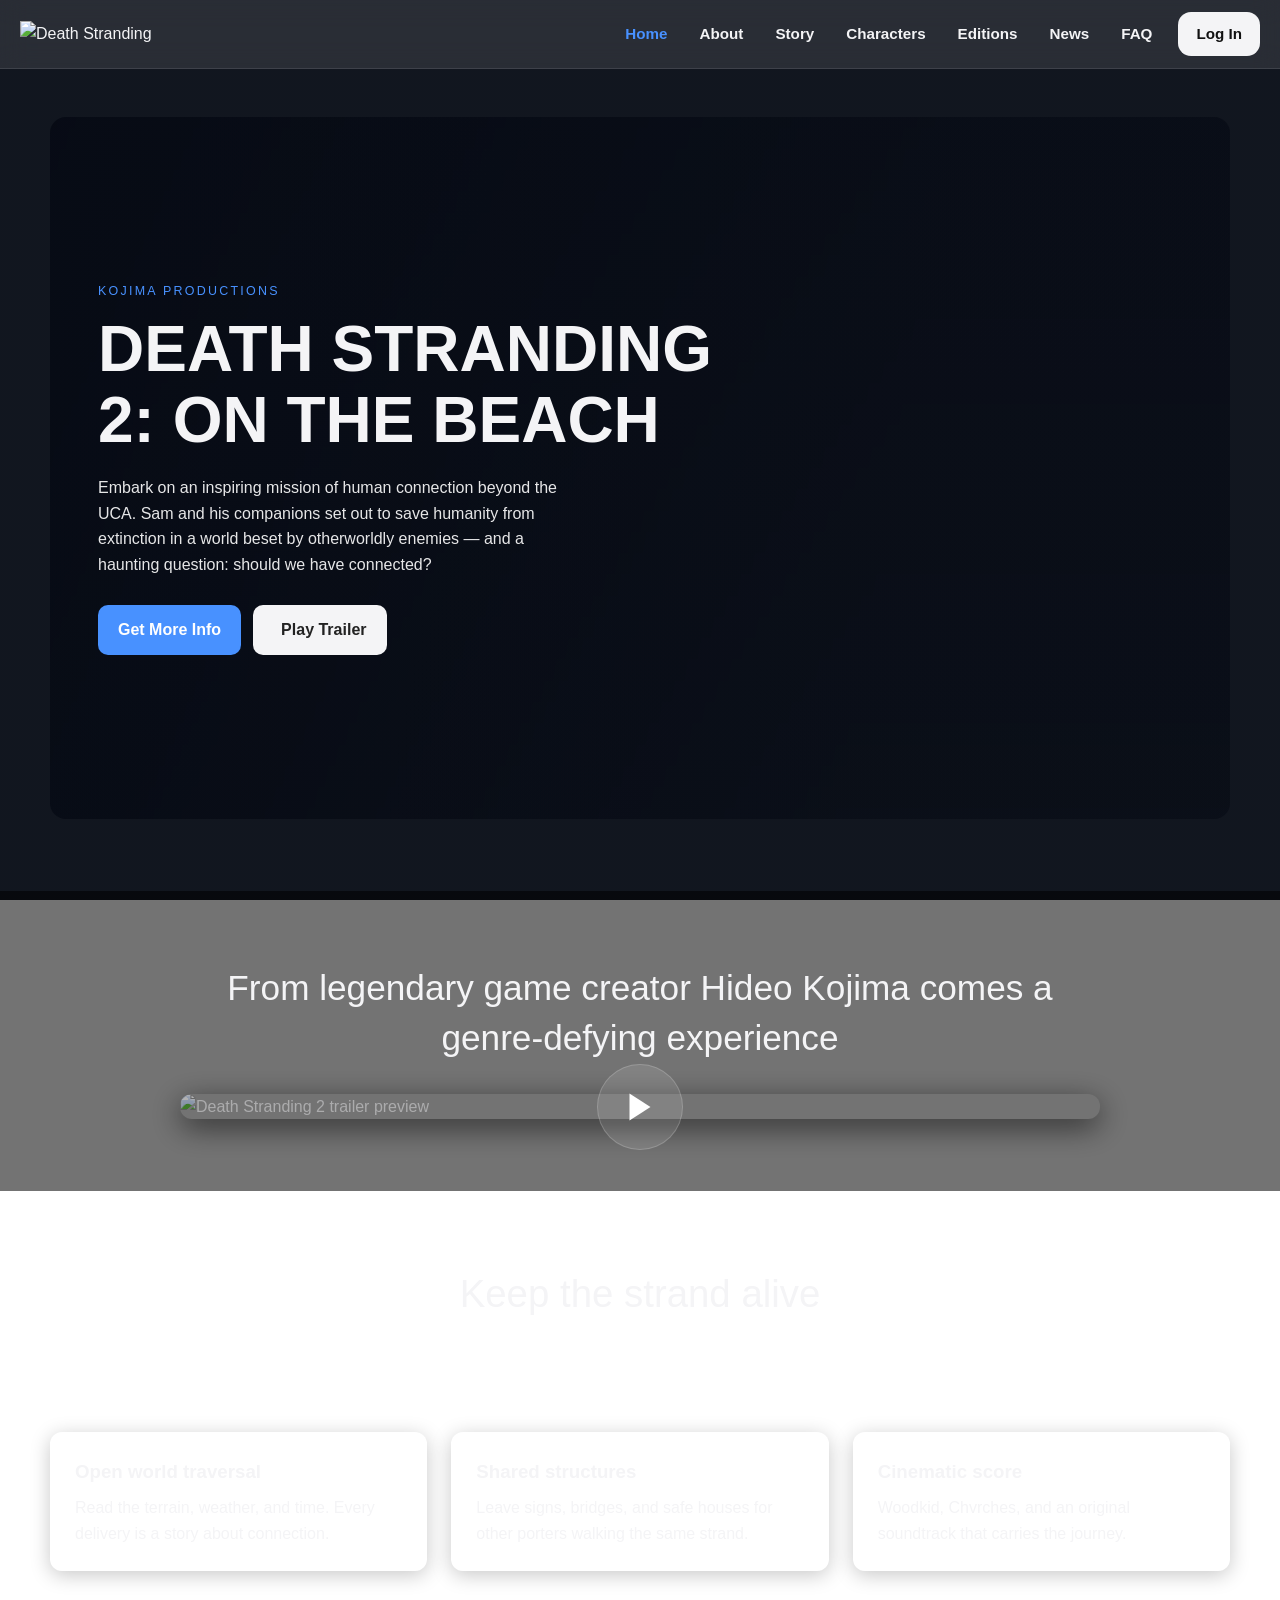
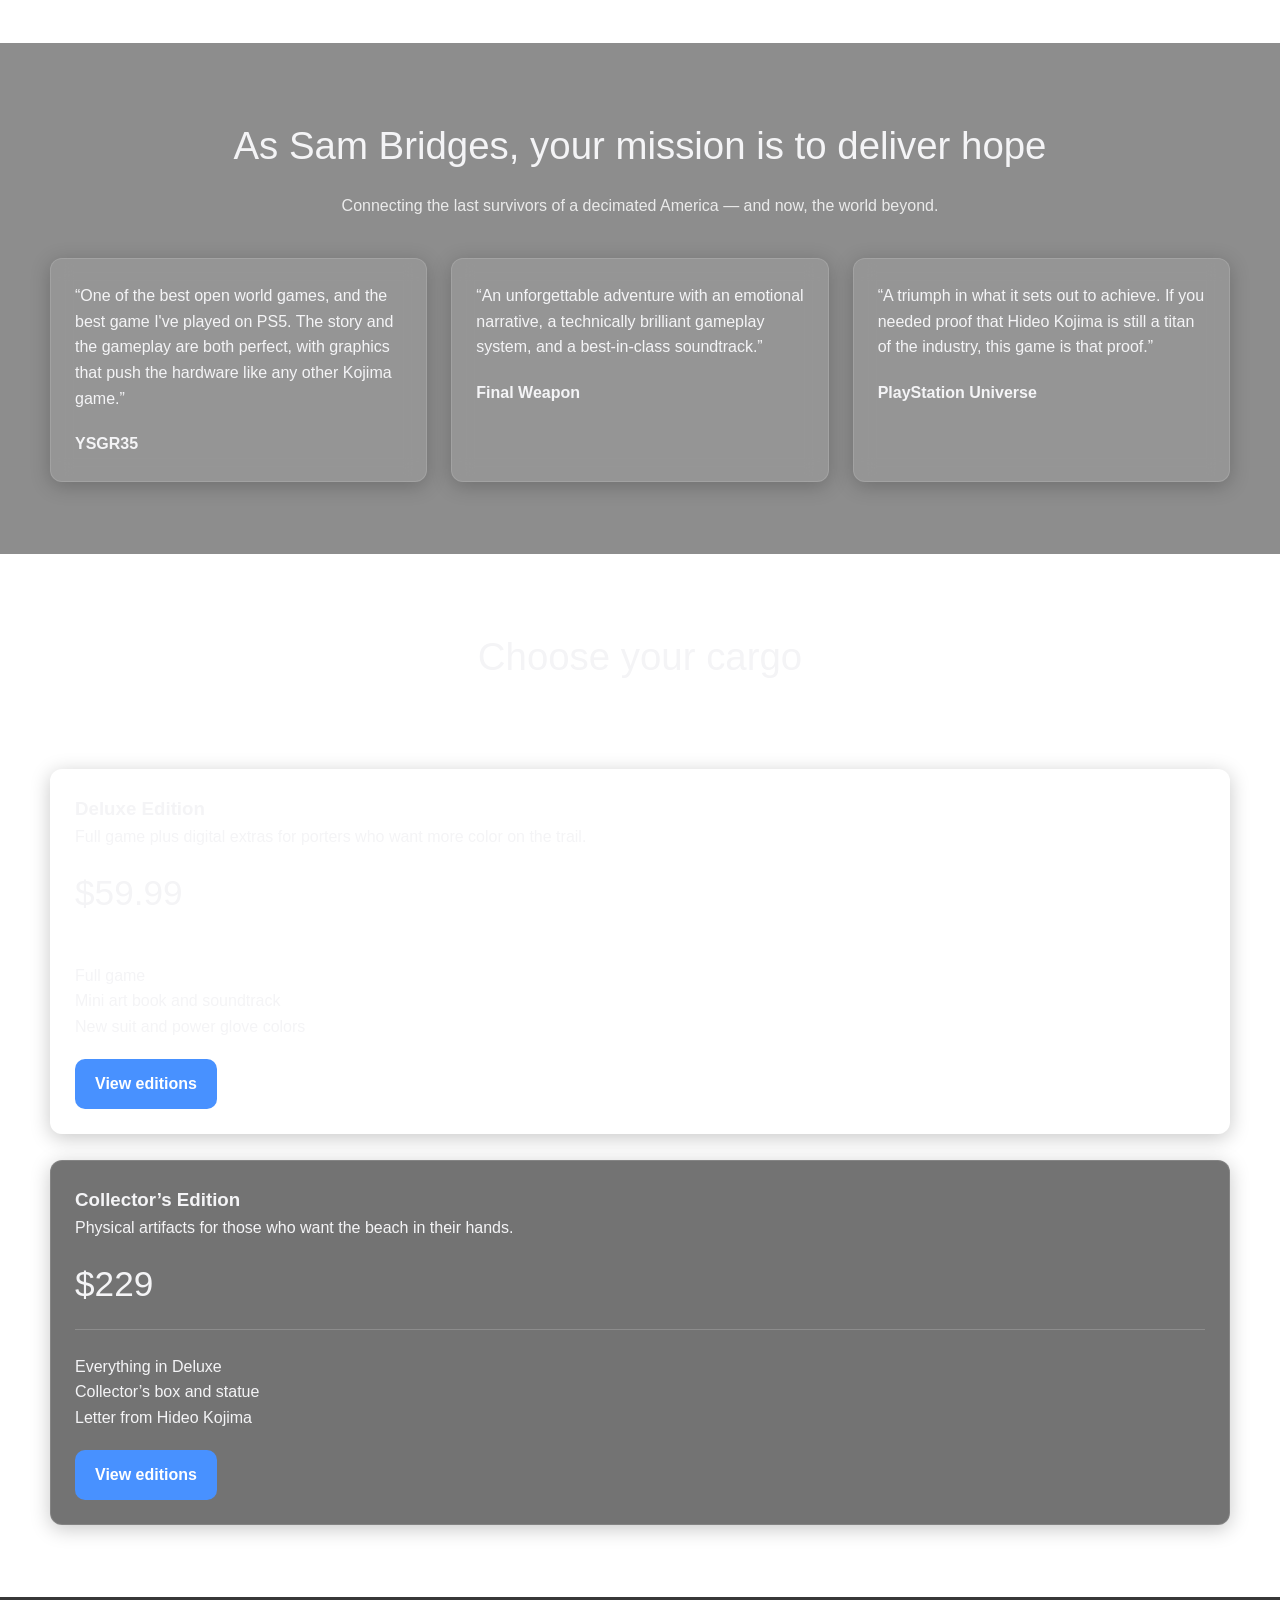
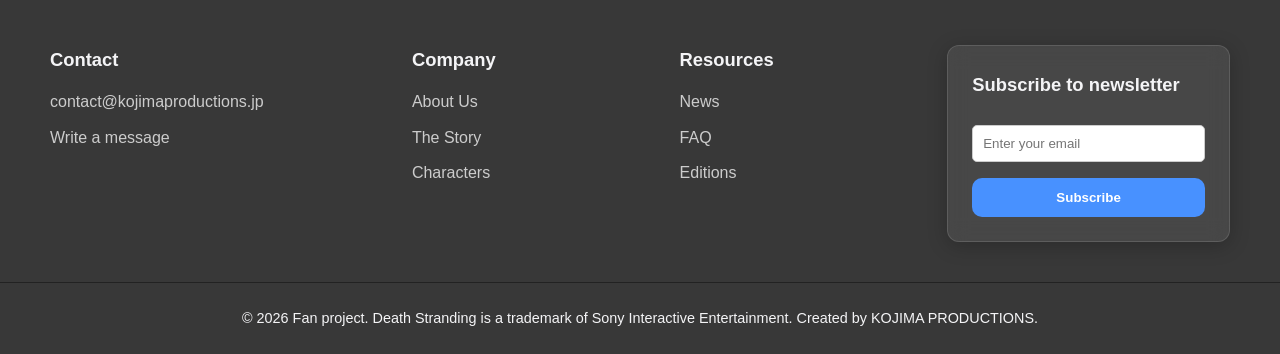
==== commit fac3e691: "feat(style): set padding to pricing-card__btn" ====
--- a/Index.html
+++ b/Index.html
@@ -1,4 +1,4 @@
-<!DOCTYPE html>
+<!doctype html>
 <html lang="en">
   <head>
     <meta charset="UTF-8" />
@@ -30,7 +30,12 @@
             alt="Death Stranding"
           />
         </a>
-        <button class="nav-toggle" type="button" aria-label="Open menu" aria-expanded="false">
+        <button
+          class="nav-toggle"
+          type="button"
+          aria-label="Open menu"
+          aria-expanded="false"
+        >
           <i class="fas fa-bars"></i>
         </button>
         <div class="main-menu">
@@ -43,7 +48,9 @@
             <li><a href="news.html">News</a></li>
             <li><a href="faq.html">FAQ</a></li>
             <li>
-              <a class="btn" href="login.html"><i class="fas fa-user"></i> Log In</a>
+              <a class="btn" href="login.html"
+                ><i class="fas fa-user"></i> Log In
+              </a>
             </li>
           </ul>
         </div>
@@ -63,7 +70,9 @@
               should we have connected?
             </p>
             <div class="hero-buttons">
-              <a href="about.html" class="hero-btn btn-primary">Get More Info</a>
+              <a href="about.html" class="hero-btn btn-primary"
+                >Get More Info</a
+              >
               <a href="#" class="hero-btn" data-open-trailer>
                 <i class="fas fa-play"></i> Play Trailer
               </a>
@@ -75,7 +84,8 @@
       <section class="section video">
         <div class="video__container">
           <h2 class="video-heading">
-            From legendary game creator Hideo Kojima comes a genre-defying experience
+            From legendary game creator Hideo Kojima comes a genre-defying
+            experience
           </h2>
           <div class="video-content">
             <a href="#" data-open-trailer>
@@ -100,17 +110,26 @@
             <article class="card feature-card">
               <i class="fas fa-route"></i>
               <h3>Open world traversal</h3>
-              <p>Read the terrain, weather, and time. Every delivery is a story about connection.</p>
+              <p>
+                Read the terrain, weather, and time. Every delivery is a story
+                about connection.
+              </p>
             </article>
             <article class="card feature-card">
               <i class="fas fa-users"></i>
               <h3>Shared structures</h3>
-              <p>Leave signs, bridges, and safe houses for other porters walking the same strand.</p>
+              <p>
+                Leave signs, bridges, and safe houses for other porters walking
+                the same strand.
+              </p>
             </article>
             <article class="card feature-card">
               <i class="fas fa-music"></i>
               <h3>Cinematic score</h3>
-              <p>Woodkid, Chvrches, and an original soundtrack that carries the journey.</p>
+              <p>
+                Woodkid, Chvrches, and an original soundtrack that carries the
+                journey.
+              </p>
             </article>
           </div>
         </div>
@@ -122,7 +141,8 @@
             As Sam Bridges, your mission is to deliver hope
           </h2>
           <p class="section-copy">
-            Connecting the last survivors of a decimated America — and now, the world beyond.
+            Connecting the last survivors of a decimated America — and now, the
+            world beyond.
           </p>
           <div class="testimonials-grid">
             <article class="testimonials__card">
@@ -136,14 +156,16 @@
             <article class="testimonials__card">
               <p>
                 “An unforgettable adventure with an emotional narrative, a
-                technically brilliant gameplay system, and a best-in-class soundtrack.”
+                technically brilliant gameplay system, and a best-in-class
+                soundtrack.”
               </p>
               <p>Final Weapon</p>
             </article>
             <article class="testimonials__card">
               <p>
                 “A triumph in what it sets out to achieve. If you needed proof
-                that Hideo Kojima is still a titan of the industry, this game is that proof.”
+                that Hideo Kojima is still a titan of the industry, this game is
+                that proof.”
               </p>
               <p>PlayStation Universe</p>
             </article>
@@ -154,29 +176,47 @@
       <section class="section">
         <div class="container">
           <h2 class="section-heading">Choose your cargo</h2>
-          <p class="section-copy">Can you reunite the shattered world, one step at a time?</p>
+          <p class="section-copy">
+            Can you reunite the shattered world, one step at a time?
+          </p>
           <div class="pricing-grid">
             <article class="pricing-card">
               <h3 class="pricing-card-heading">Deluxe Edition</h3>
-              <p>Full game plus digital extras for porters who want more color on the trail.</p>
-              <p class="pricing-card-price"><span class="price">$59.99</span></p>
+              <p>
+                Full game plus digital extras for porters who want more color on
+                the trail.
+              </p>
+              <p class="pricing-card-price">
+                <span class="price">$59.99</span>
+              </p>
               <ul>
                 <li><i class="fas fa-check"></i> Full game</li>
-                <li><i class="fas fa-check"></i> Mini art book and soundtrack</li>
-                <li><i class="fas fa-check"></i> New suit and power glove colors</li>
+                <li>
+                  <i class="fas fa-check"></i> Mini art book and soundtrack
+                </li>
+                <li>
+                  <i class="fas fa-check"></i> New suit and power glove colors
+                </li>
               </ul>
-              <a href="editions.html" class="pricing-card__btn">View editions</a>
-            </article>
+              <a href="editions.html" class="pricing-card__btn pt-2"
+                >View editions</a
+              >
+            </article>
+            <br>
             <article class="pricing-card expensive">
               <h3 class="pricing-card-heading">Collector’s Edition</h3>
-              <p>Physical artifacts for those who want the beach in their hands.</p>
+              <p>
+                Physical artifacts for those who want the beach in their hands.
+              </p>
               <p class="pricing-card-price"><span class="price">$229</span></p>
               <ul>
                 <li><i class="fas fa-check"></i> Everything in Deluxe</li>
                 <li><i class="fas fa-check"></i> Collector’s box and statue</li>
                 <li><i class="fas fa-check"></i> Letter from Hideo Kojima</li>
               </ul>
-              <a href="editions.html" class="pricing-card__btn">View editions</a>
+              <a href="editions.html" class="pricing-card__btn pt-2"
+                >View editions</a
+              >
             </article>
           </div>
         </div>
@@ -188,7 +228,11 @@
         <div>
           <h4>Contact</h4>
           <ul>
-            <li><a href="mailto:contact@kojimaproductions.jp">contact@kojimaproductions.jp</a></li>
+            <li>
+              <a href="mailto:contact@kojimaproductions.jp"
+                >contact@kojimaproductions.jp</a
+              >
+            </li>
             <li><a href="contact.html">Write a message</a></li>
           </ul>
         </div>
@@ -211,25 +255,39 @@
         <div class="form-card" style="margin: 0; width: auto">
           <h4>Subscribe to newsletter</h4>
           <form data-form data-success="You are on the strand. Welcome aboard.">
-            <input type="email" name="email" placeholder="Enter your email" required />
+            <input
+              type="email"
+              name="email"
+              placeholder="Enter your email"
+              required
+            />
             <button type="submit" class="footer__btn">Subscribe</button>
           </form>
         </div>
       </div>
       <div class="footer__copyright">
         <p>
-          © <span id="year"></span> Fan project. Death Stranding is a trademark of
-          Sony Interactive Entertainment. Created by KOJIMA PRODUCTIONS.
+          © <span id="year"></span> Fan project. Death Stranding is a trademark
+          of Sony Interactive Entertainment. Created by KOJIMA PRODUCTIONS.
         </p>
       </div>
     </footer>
 
     <div class="trailer-modal" aria-hidden="true">
       <div class="trailer-modal__dialog">
-        <button class="modal-close" type="button" data-close-trailer aria-label="Close trailer">
+        <button
+          class="modal-close"
+          type="button"
+          data-close-trailer
+          aria-label="Close trailer"
+        >
           <i class="fas fa-xmark"></i>
         </button>
-        <iframe title="Death Stranding 2 trailer" allow="autoplay; encrypted-media" allowfullscreen></iframe>
+        <iframe
+          title="Death Stranding 2 trailer"
+          allow="autoplay; encrypted-media"
+          allowfullscreen
+        ></iframe>
       </div>
     </div>
     <div class="toast" id="toast" role="status"></div>
--- a/css/style.css
+++ b/css/style.css
@@ -263,11 +263,9 @@
   content: "";
   position: absolute;
   inset: 0;
-  background: linear-gradient(
-    100deg,
-    rgba(6, 10, 20, 0.72) 0%,
-    rgba(6, 10, 20, 0.28) 70%
-  );
+  background: linear-gradient(100deg,
+      rgba(6, 10, 20, 0.72) 0%,
+      rgba(6, 10, 20, 0.28) 70%);
 }
 
 .hero-content {
@@ -844,6 +842,7 @@
 }
 
 @media (max-width: 1100px) {
+
   .testimonials-grid,
   .feature-grid,
   .character-grid,
@@ -944,3 +943,7 @@
     padding: 48px 0;
   }
 }
+
+.pt-2 {
+  margin-top: 20px;
+}
